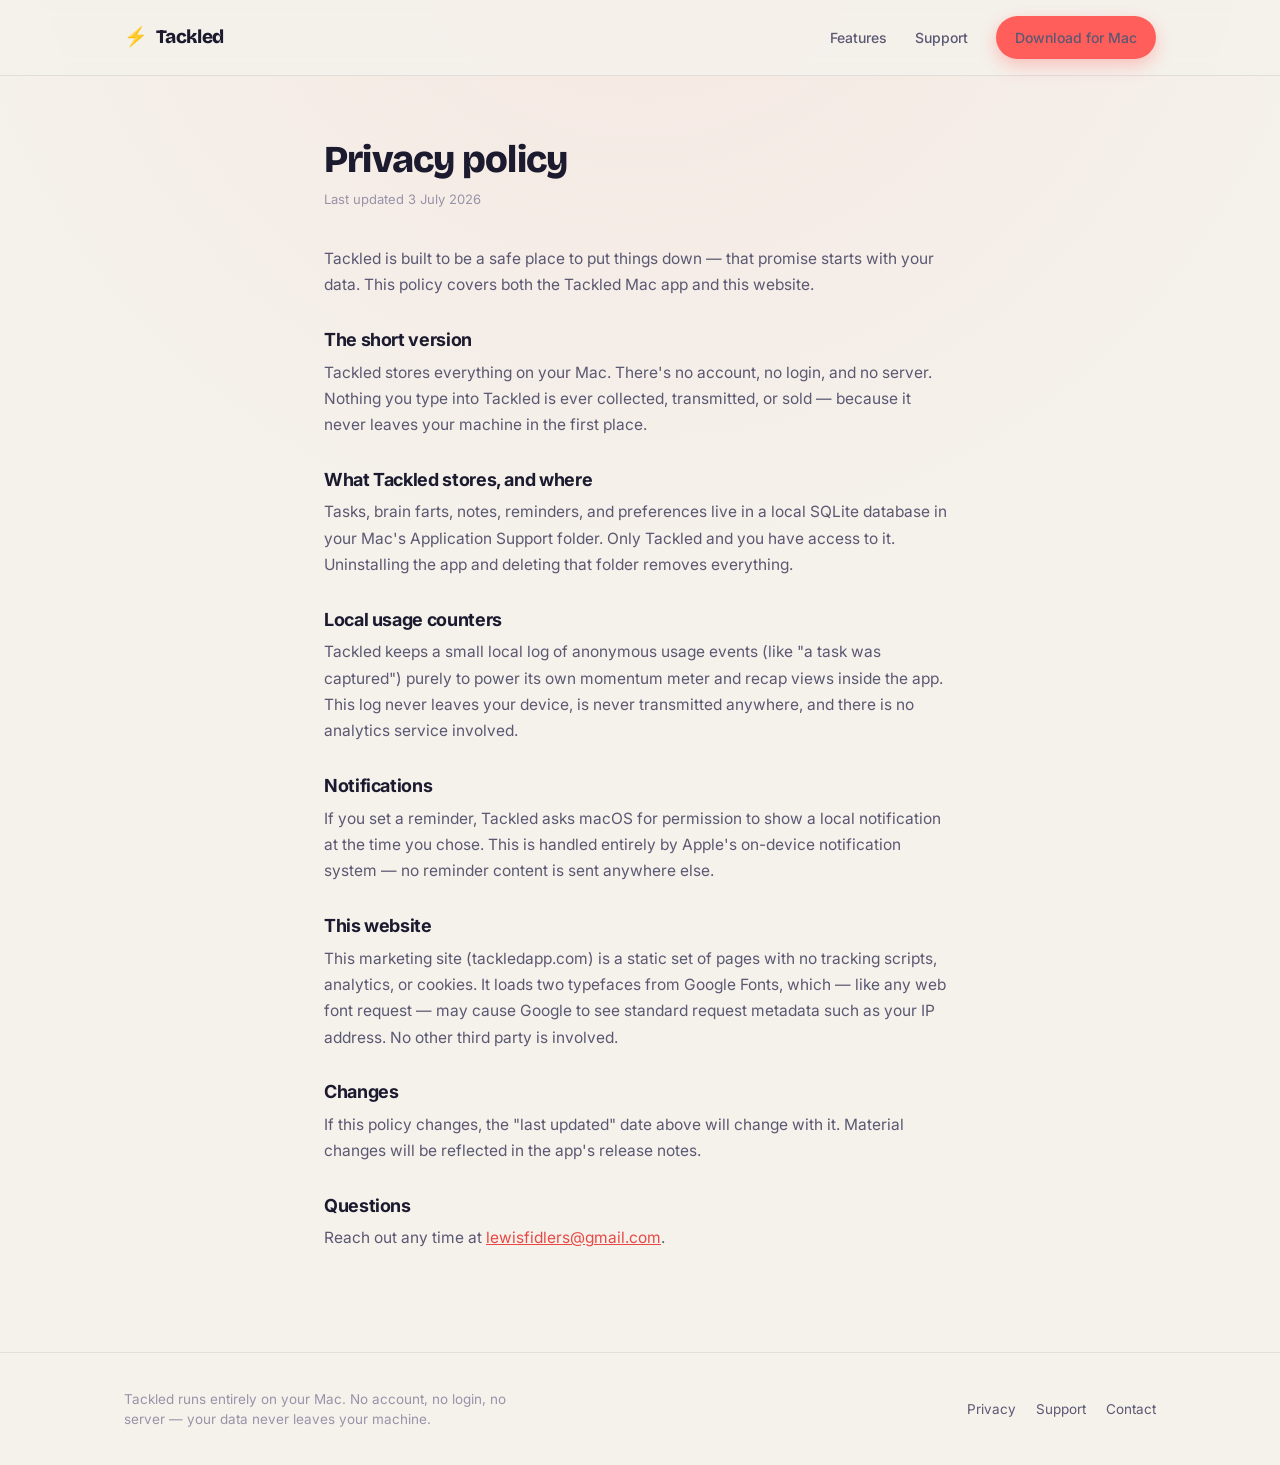
==== privacy.html @ a9dbe445 "Initial marketing site for Tackled Static HTML/CSS/JS site with a home page, privacy policy, and sup" ====
<!doctype html>
<html lang="en">
<head>
<meta charset="UTF-8">
<meta name="viewport" content="width=device-width, initial-scale=1.0">
<title>Privacy — Tackled</title>
<meta name="description" content="Tackled's privacy policy: your data stays on your Mac. Nothing is collected, transmitted, or sold.">
<link rel="icon" href="favicon.svg" type="image/svg+xml">
<link rel="preconnect" href="https://fonts.googleapis.com">
<link rel="preconnect" href="https://fonts.gstatic.com" crossorigin>
<link href="https://fonts.googleapis.com/css2?family=Bricolage+Grotesque:opsz,wght@12..96,400;12..96,600;12..96,800&family=Inter:wght@400;500;600;700&display=swap" rel="stylesheet">
<link rel="stylesheet" href="styles.css">
</head>
<body>

<nav class="nav">
  <div class="wrap nav-row">
    <a href="index.html" class="brand"><span class="bolt">⚡</span>Tackled</a>
    <div class="nav-links">
      <a href="index.html#features" class="hide-mobile">Features</a>
      <a href="support.html" class="hide-mobile">Support</a>
      <a href="#" class="btn btn-primary btn-sm">Download for Mac</a>
    </div>
  </div>
</nav>

<main class="doc">
  <h1>Privacy policy</h1>
  <p class="updated">Last updated 3 July 2026</p>

  <p>Tackled is built to be a safe place to put things down — that promise starts with your data. This policy covers both the Tackled Mac app and this website.</p>

  <h2>The short version</h2>
  <p>Tackled stores everything on your Mac. There's no account, no login, and no server. Nothing you type into Tackled is ever collected, transmitted, or sold — because it never leaves your machine in the first place.</p>

  <h2>What Tackled stores, and where</h2>
  <p>Tasks, brain farts, notes, reminders, and preferences live in a local SQLite database in your Mac's Application Support folder. Only Tackled and you have access to it. Uninstalling the app and deleting that folder removes everything.</p>

  <h2>Local usage counters</h2>
  <p>Tackled keeps a small local log of anonymous usage events (like "a task was captured") purely to power its own momentum meter and recap views inside the app. This log never leaves your device, is never transmitted anywhere, and there is no analytics service involved.</p>

  <h2>Notifications</h2>
  <p>If you set a reminder, Tackled asks macOS for permission to show a local notification at the time you chose. This is handled entirely by Apple's on-device notification system — no reminder content is sent anywhere else.</p>

  <h2>This website</h2>
  <p>This marketing site (tackledapp.com) is a static set of pages with no tracking scripts, analytics, or cookies. It loads two typefaces from Google Fonts, which — like any web font request — may cause Google to see standard request metadata such as your IP address. No other third party is involved.</p>

  <h2>Changes</h2>
  <p>If this policy changes, the "last updated" date above will change with it. Material changes will be reflected in the app's release notes.</p>

  <h2>Questions</h2>
  <p>Reach out any time at <a href="mailto:lewisfidlers@gmail.com">lewisfidlers@gmail.com</a>.</p>
</main>

<footer>
  <div class="wrap foot-row">
    <p class="foot-note">Tackled runs entirely on your Mac. No account, no login, no server — your data never leaves your machine.</p>
    <div class="foot-links">
      <a href="privacy.html">Privacy</a>
      <a href="support.html">Support</a>
      <a href="mailto:lewisfidlers@gmail.com">Contact</a>
    </div>
  </div>
</footer>

</body>
</html>
---- styles.css ----
/* Tackled marketing site — design tokens lifted straight from the shipping app
   (web/src/styles/tokens.css + meter.css) so the site and the product read as
   one thing, not a separate "marketing skin." */
:root{
  --ink:#1B1A2E;
  --ink-soft:#5B5872;
  --muted:#9893A8;
  --canvas:#F5F2EC;
  --card:#FFFFFF;
  --coral:#FF5E5B;
  --coral-dark:#E84946;
  --teal:#14B8A6;
  --gold:#FFC93C;
  --line:rgba(27,26,46,0.09);
  --line-strong:rgba(27,26,46,0.16);
  --shadow:0 1px 2px rgba(27,26,46,.04), 0 3px 10px rgba(27,26,46,.045);
  --shadow-lg:0 8px 24px rgba(27,26,46,.08), 0 2px 6px rgba(27,26,46,.05);
  --radius:18px;
  --radius-sm:12px;
  --wrap:1080px;
}

*{box-sizing:border-box;margin:0;padding:0}
html{-webkit-text-size-adjust:100%;scroll-behavior:smooth}
@media (prefers-reduced-motion:reduce){ html{scroll-behavior:auto} *{animation-duration:.001ms !important;animation-iteration-count:1 !important;transition-duration:.001ms !important} }

body{
  font-family:"Inter",system-ui,-apple-system,sans-serif;
  background:var(--canvas);
  color:var(--ink);
  line-height:1.5;
  -webkit-font-smoothing:antialiased;
  min-height:100vh;
  background-image:radial-gradient(circle at 50% -10%, rgba(255,94,91,.08), transparent 45%);
}

img,svg{display:block;max-width:100%}
a{color:inherit}
button{font:inherit}

.wrap{max-width:var(--wrap);margin:0 auto;padding:0 24px}

h1,h2,h3,.display{
  font-family:"Bricolage Grotesque","Inter",sans-serif;
  letter-spacing:-.02em;
  line-height:1.05;
}

/* ---------- nav ---------- */
.nav{
  position:sticky;top:0;z-index:40;
  background:rgba(245,242,236,.82);
  backdrop-filter:blur(10px);
  border-bottom:1px solid var(--line);
}
.nav-row{display:flex;align-items:center;justify-content:space-between;padding:16px 24px;gap:20px}
.brand{display:flex;align-items:center;gap:8px;font-family:"Bricolage Grotesque",sans-serif;font-weight:800;font-size:19px;letter-spacing:-.02em;text-decoration:none}
.brand .bolt{color:var(--coral)}
.nav-links{display:flex;gap:28px;align-items:center}
.nav-links a{font-size:14px;font-weight:500;color:var(--ink-soft);text-decoration:none;transition:color .15s}
.nav-links a:hover{color:var(--ink)}
@media (max-width:720px){ .nav-links a.hide-mobile{display:none} }

/* ---------- buttons ---------- */
.btn{
  display:inline-flex;align-items:center;justify-content:center;gap:8px;
  font-family:"Inter",sans-serif;font-weight:600;font-size:15px;
  padding:13px 22px;border-radius:999px;border:1px solid transparent;
  text-decoration:none;cursor:pointer;white-space:nowrap;
  transition:transform .18s cubic-bezier(.2,.8,.2,1), box-shadow .18s, background .18s, border-color .18s;
}
.btn:active{transform:scale(.97)}
.btn-primary{background:var(--coral);color:#fff;box-shadow:0 6px 18px rgba(255,94,91,.35)}
.btn-primary:hover{background:var(--coral-dark);box-shadow:0 8px 22px rgba(255,94,91,.42);transform:translateY(-1px)}
.btn-ghost{background:transparent;color:var(--ink);border-color:var(--line-strong)}
.btn-ghost:hover{border-color:var(--ink-soft)}
.btn-sm{padding:10px 18px;font-size:14px}
:focus-visible{outline:2px solid var(--coral-dark);outline-offset:2px}

/* ---------- hero ---------- */
.hero{padding:64px 0 40px}
.hero-grid{display:grid;grid-template-columns:1.05fr .95fr;gap:56px;align-items:center}
@media (max-width:900px){ .hero-grid{grid-template-columns:1fr;gap:44px} }

.eyebrow{
  display:inline-flex;align-items:center;gap:7px;
  font-size:12.5px;font-weight:600;letter-spacing:.08em;text-transform:uppercase;
  color:var(--coral-dark);margin-bottom:18px;
}
.eyebrow::before{content:"";width:7px;height:7px;border-radius:50%;background:var(--coral)}

.hero h1{font-weight:800;font-size:clamp(34px,5.2vw,56px);margin-bottom:20px}
.hero h1 .accent{color:var(--coral)}
.hero .lede{font-size:18px;color:var(--ink-soft);max-width:46ch;margin-bottom:30px}
.cta-row{display:flex;align-items:center;gap:20px;flex-wrap:wrap;margin-bottom:18px}
.cta-more{font-size:14px;font-weight:600;color:var(--ink-soft);text-decoration:none;border-bottom:1px solid var(--line-strong);padding-bottom:2px}
.cta-more:hover{color:var(--ink);border-color:var(--ink-soft)}
.fine-print{font-size:13px;color:var(--muted)}

/* ---------- demo meter (signature element) ---------- */
.demo-card{
  background:var(--card);border-radius:var(--radius);box-shadow:var(--shadow-lg);
  border:1px solid var(--line);padding:26px 26px 22px;
  transition:box-shadow .4s, transform .4s cubic-bezier(.2,.8,.2,1);
}
.demo-card.maxed{box-shadow:0 0 0 2px var(--teal), 0 18px 34px rgba(20,184,166,.22)}
.demo-card.pulse{animation:demoPulse .7s cubic-bezier(.2,.9,.3,1)}
@keyframes demoPulse{0%{transform:scale(1)}40%{transform:scale(1.02)}100%{transform:scale(1)}}

.demo-top{display:flex;justify-content:space-between;align-items:center;margin-bottom:6px}
.demo-day{font-size:12px;font-weight:600;letter-spacing:.02em;color:var(--muted)}
.demo-head{display:flex;justify-content:space-between;align-items:center;margin-bottom:14px}
.demo-label{font-size:12px;font-weight:600;letter-spacing:.08em;text-transform:uppercase;color:var(--muted)}
.demo-count{font-family:"Bricolage Grotesque",sans-serif;font-weight:700;font-size:16px;color:var(--ink-soft)}
.demo-count b{color:var(--ink);font-size:19px}

.demo-cells{display:flex;gap:7px;margin-bottom:16px}
.demo-cell{
  flex:1;height:16px;border-radius:7px;background:rgba(27,26,46,.07);
  position:relative;overflow:hidden;
  transition:background .5s ease, transform .35s cubic-bezier(.2,.9,.3,1);
}
.demo-cell.on{background:linear-gradient(180deg,#FF7A6B,var(--coral));transform:translateY(-1px)}
.demo-cell.on.mid{background:linear-gradient(180deg,#FFD56B,var(--gold))}
.demo-cell.on.high{background:linear-gradient(180deg,#3FE0CE,var(--teal))}

.demo-note{
  display:flex;align-items:center;gap:8px;
  font-size:13.5px;color:var(--ink-soft);font-weight:500;
  height:20px;opacity:0;transform:translateY(4px);
  transition:opacity .35s ease, transform .35s ease;
}
.demo-note.show{opacity:1;transform:translateY(0)}
.demo-note .plus{color:var(--teal);font-weight:700}

.demo-caption{margin-top:16px;font-size:13px;color:var(--muted);text-align:center}

/* ---------- section shell ---------- */
.section{padding:76px 0}
.section-head{max-width:640px;margin:0 auto 44px;text-align:center}
.section-head h2{font-weight:800;font-size:clamp(26px,4vw,36px);margin-bottom:12px}
.section-head p{color:var(--ink-soft);font-size:16.5px}
.section-alt{background:var(--card);border-top:1px solid var(--line);border-bottom:1px solid var(--line)}

/* ---------- comparison ---------- */
.compare{display:grid;grid-template-columns:1fr 1fr;gap:22px;max-width:860px;margin:0 auto}
@media (max-width:720px){ .compare{grid-template-columns:1fr} }
.compare-col{border-radius:var(--radius);padding:28px 26px;border:1px solid var(--line)}
.compare-col.bad{background:transparent}
.compare-col.good{background:var(--card);box-shadow:var(--shadow-lg);border-color:transparent;position:relative}
.compare-col h3{font-family:"Inter",sans-serif;font-size:13px;font-weight:700;letter-spacing:.06em;text-transform:uppercase;margin-bottom:18px}
.compare-col.bad h3{color:var(--muted)}
.compare-col.good h3{color:var(--teal)}
.compare-list{list-style:none;display:flex;flex-direction:column;gap:14px}
.compare-list li{display:flex;gap:10px;font-size:15px;line-height:1.4}
.compare-col.bad li{color:var(--ink-soft)}
.compare-col.good li{color:var(--ink);font-weight:500}
.compare-list .mark{flex:none;width:18px;text-align:center;font-weight:700}
.compare-col.bad .mark{color:var(--muted)}
.compare-col.good .mark{color:var(--teal)}

/* ---------- feature grid ---------- */
.features{display:grid;grid-template-columns:repeat(4,1fr);gap:18px}
@media (max-width:920px){ .features{grid-template-columns:1fr 1fr} }
@media (max-width:560px){ .features{grid-template-columns:1fr} }
.feature{
  background:var(--card);border:1px solid var(--line);border-radius:var(--radius);
  padding:26px 22px;box-shadow:var(--shadow);
  transition:transform .25s cubic-bezier(.2,.8,.2,1), box-shadow .25s;
}
.feature:hover{transform:translateY(-3px);box-shadow:var(--shadow-lg)}
.feature .ico{font-size:26px;margin-bottom:14px;display:block}
.feature h3{font-family:"Inter",sans-serif;font-size:16px;font-weight:700;margin-bottom:8px}
.feature p{font-size:14.5px;color:var(--ink-soft);line-height:1.5}
.feature .tag{
  display:inline-block;margin-top:12px;font-size:11.5px;font-weight:700;letter-spacing:.04em;
  color:var(--coral-dark);background:rgba(255,94,91,.1);padding:3px 9px;border-radius:999px;
}

/* ---------- flow (real chronology → numbers justified) ---------- */
.flow{display:flex;gap:0;align-items:stretch;max-width:960px;margin:0 auto}
@media (max-width:860px){ .flow{flex-direction:column;gap:14px} }
.flow-step{flex:1;position:relative;padding:26px 22px;background:var(--card);border:1px solid var(--line);border-radius:var(--radius);box-shadow:var(--shadow)}
.flow-num{font-family:"Bricolage Grotesque",sans-serif;font-weight:800;font-size:13px;color:var(--coral);letter-spacing:.04em;margin-bottom:10px}
.flow-step h3{font-family:"Inter",sans-serif;font-size:15.5px;font-weight:700;margin-bottom:6px}
.flow-step p{font-size:13.5px;color:var(--ink-soft);line-height:1.45}
.flow-arrow{flex:none;display:flex;align-items:center;justify-content:center;width:34px;color:var(--muted);font-size:18px}
@media (max-width:860px){ .flow-arrow{width:auto;height:14px;transform:rotate(90deg)} }

/* ---------- closing cta ---------- */
.closing{text-align:center;padding:90px 0}
.closing h2{font-weight:800;font-size:clamp(28px,4.5vw,42px);margin-bottom:16px}
.closing p{color:var(--ink-soft);font-size:17px;max-width:44ch;margin:0 auto 32px}

/* ---------- footer ---------- */
footer{border-top:1px solid var(--line);padding:36px 0}
.foot-row{display:flex;justify-content:space-between;align-items:center;gap:16px;flex-wrap:wrap}
.foot-note{font-size:13.5px;color:var(--muted);max-width:44ch}
.foot-links{display:flex;gap:20px}
.foot-links a{font-size:13.5px;color:var(--ink-soft);text-decoration:none}
.foot-links a:hover{color:var(--ink)}

/* ---------- simple pages (privacy / support) ---------- */
.doc{max-width:680px;margin:0 auto;padding:64px 24px 100px}
.doc h1{font-weight:800;font-size:clamp(28px,4vw,38px);margin-bottom:8px}
.doc .updated{font-size:13px;color:var(--muted);margin-bottom:36px}
.doc h2{font-family:"Inter",sans-serif;font-size:18px;font-weight:700;margin:32px 0 10px}
.doc p, .doc li{font-size:15.5px;color:var(--ink-soft);line-height:1.7}
.doc ul{padding-left:20px;margin:8px 0}
.doc a{color:var(--coral-dark);text-decoration:underline}
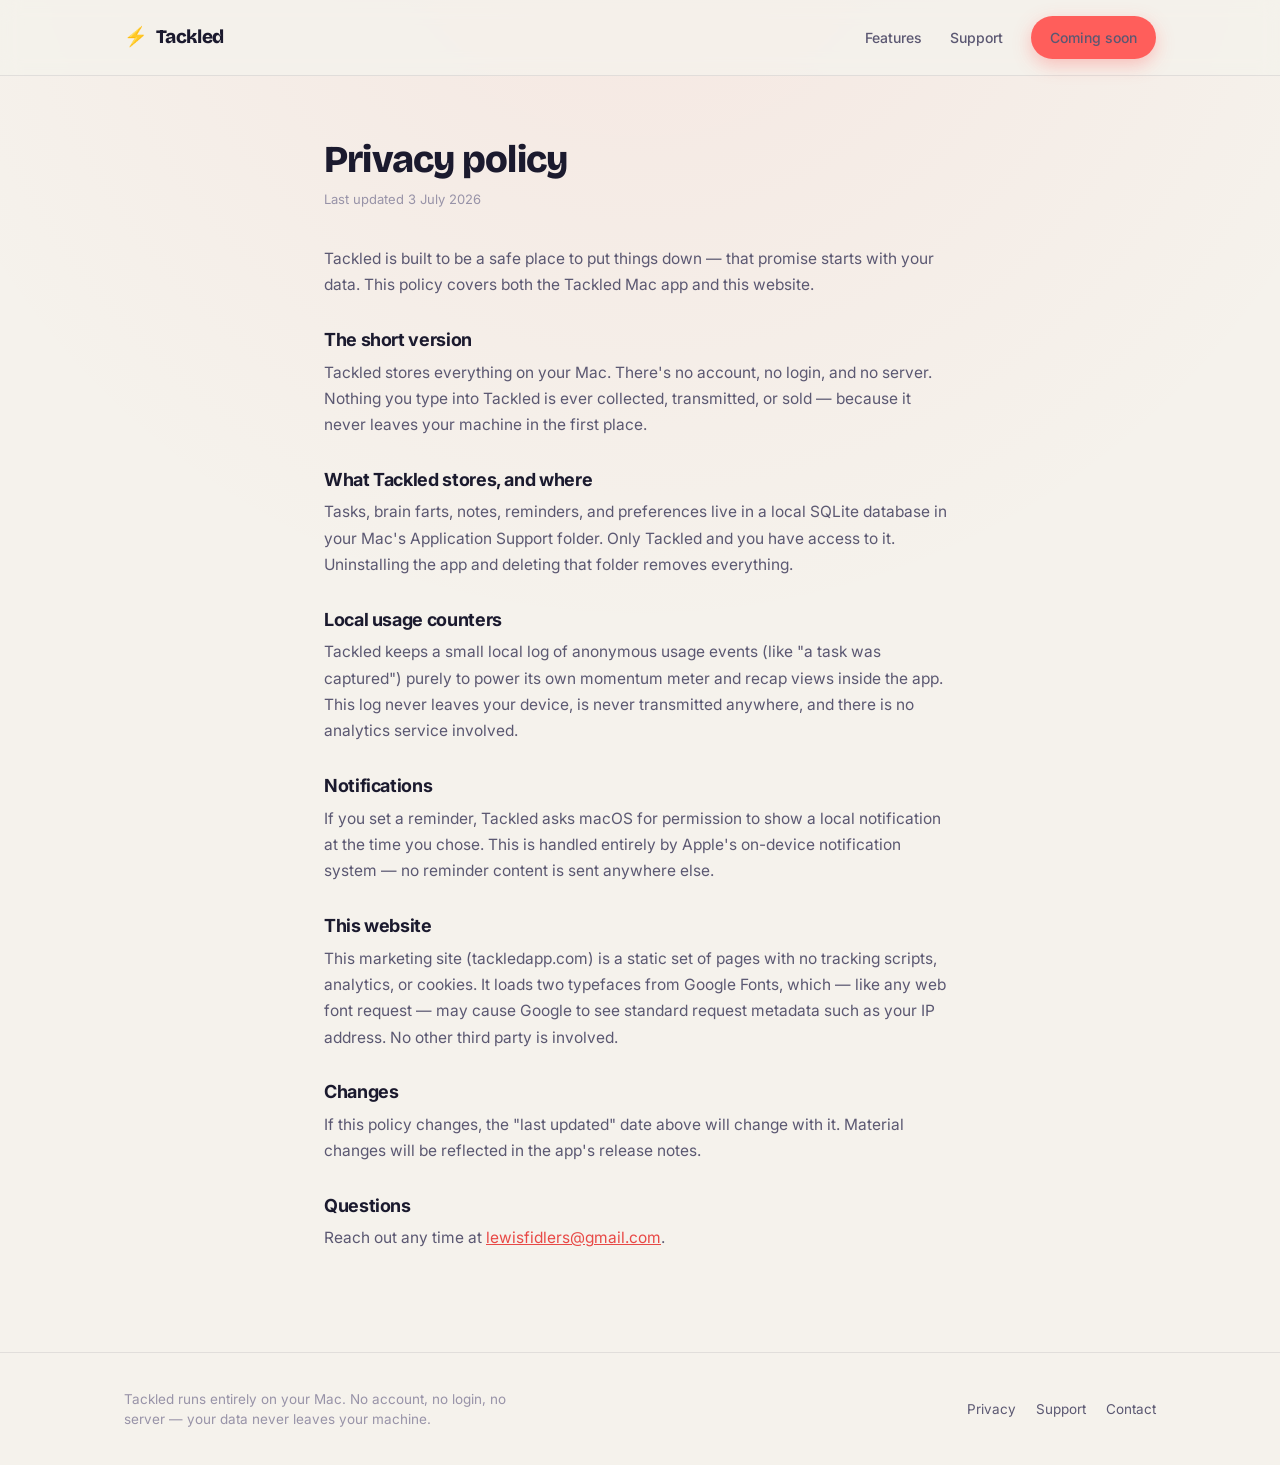
==== commit 7362191c: "Update website" ====
--- a/privacy.html
+++ b/privacy.html
@@ -19,7 +19,7 @@
     <div class="nav-links">
       <a href="index.html#features" class="hide-mobile">Features</a>
       <a href="support.html" class="hide-mobile">Support</a>
-      <a href="#" class="btn btn-primary btn-sm">Download for Mac</a>
+      <a href="index.html#download" class="btn btn-primary btn-sm">Coming soon</a>
     </div>
   </div>
 </nav>
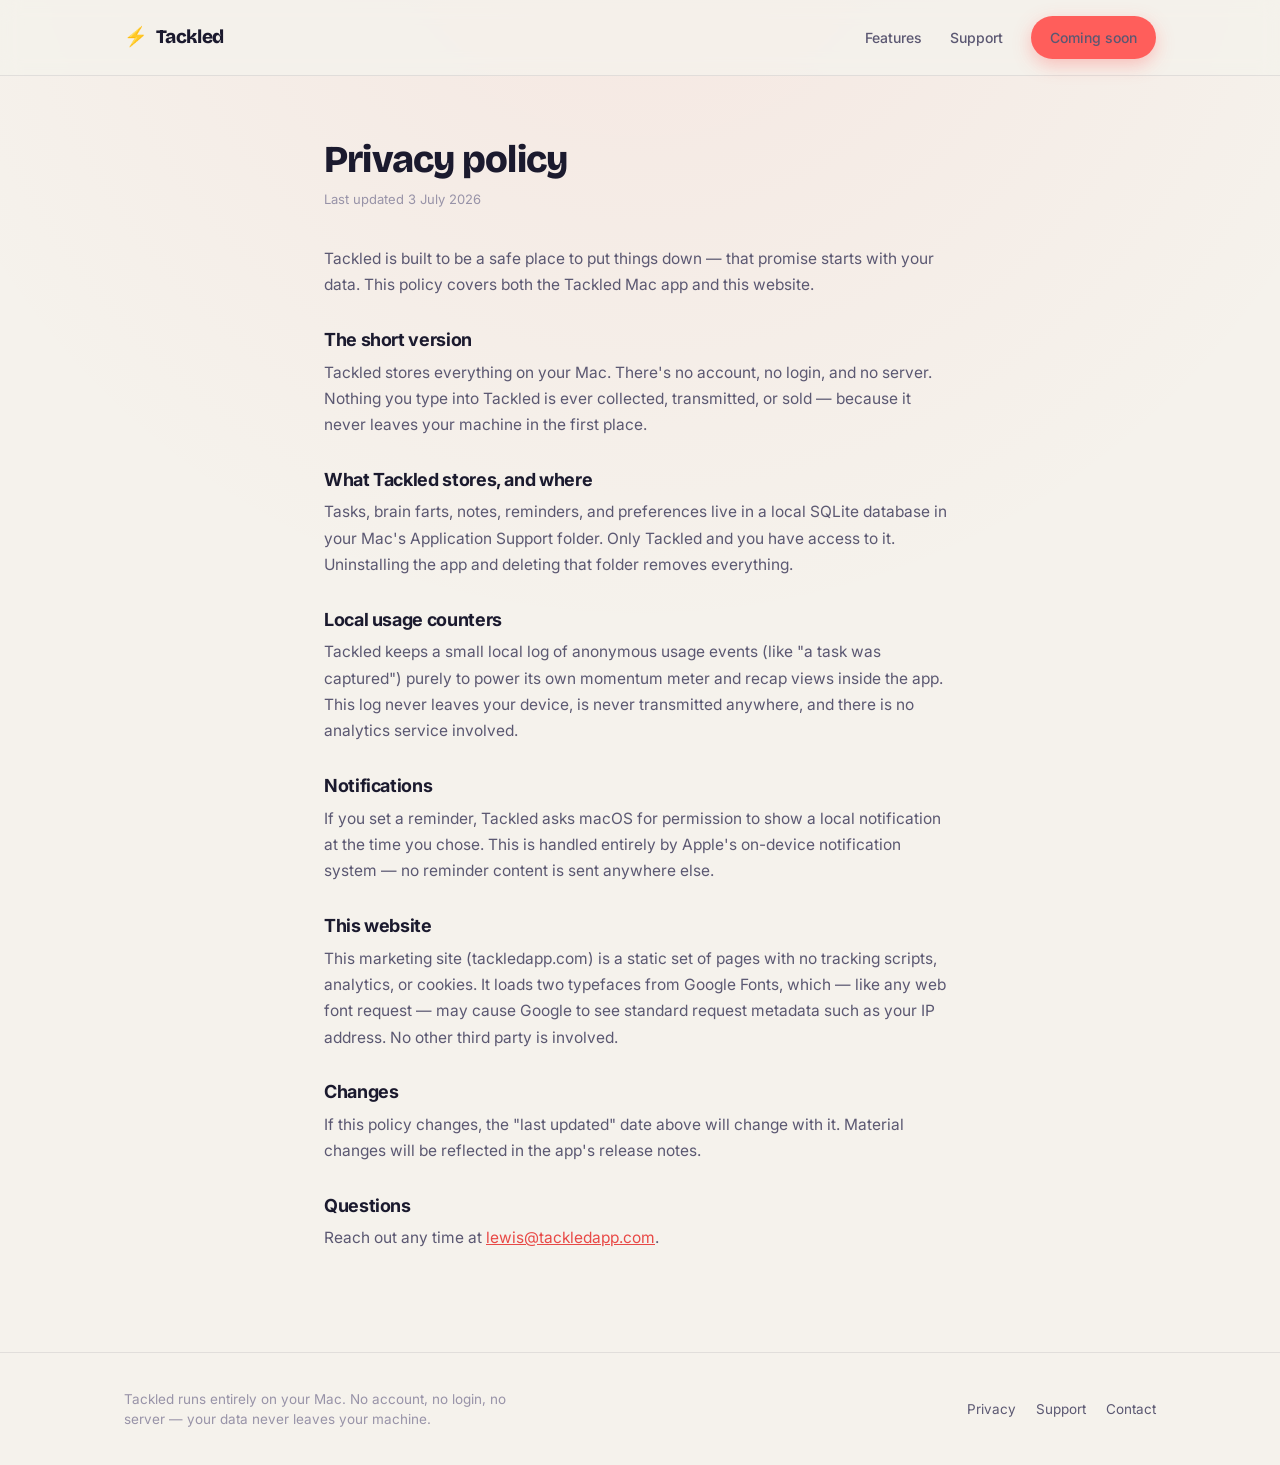
==== commit d2b37640: "Update contact email to lewis@tackledapp.com" ====
--- a/privacy.html
+++ b/privacy.html
@@ -49,7 +49,7 @@
   <p>If this policy changes, the "last updated" date above will change with it. Material changes will be reflected in the app's release notes.</p>
 
   <h2>Questions</h2>
-  <p>Reach out any time at <a href="mailto:lewisfidlers@gmail.com">lewisfidlers@gmail.com</a>.</p>
+  <p>Reach out any time at <a href="mailto:lewis@tackledapp.com">lewis@tackledapp.com</a>.</p>
 </main>
 
 <footer>
@@ -58,7 +58,7 @@
     <div class="foot-links">
       <a href="privacy.html">Privacy</a>
       <a href="support.html">Support</a>
-      <a href="mailto:lewisfidlers@gmail.com">Contact</a>
+      <a href="mailto:lewis@tackledapp.com">Contact</a>
     </div>
   </div>
 </footer>
